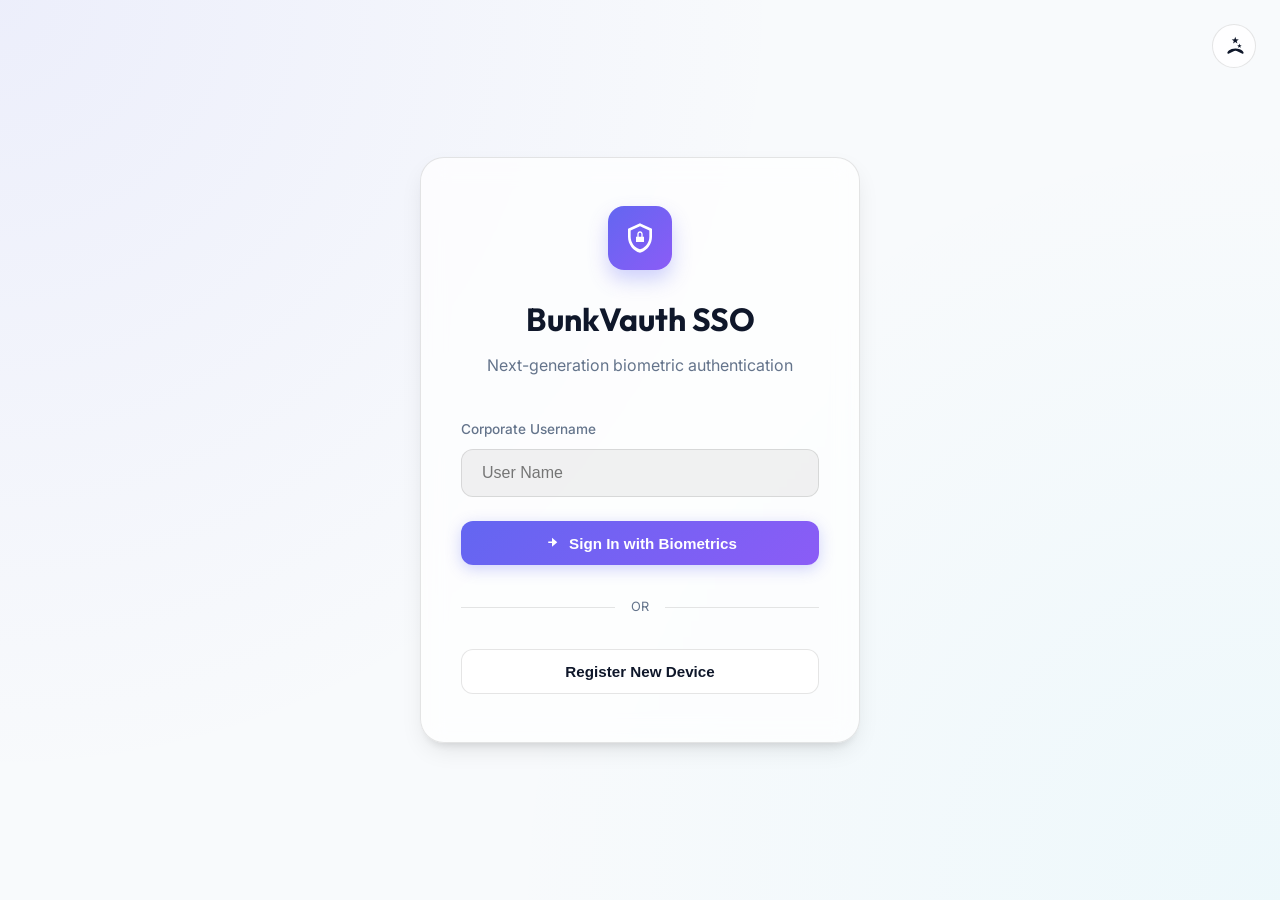
==== templates/index.html @ 4d0b204d "First publish" ====
<!DOCTYPE html>
<html lang="en">
<head>
    <meta charset="UTF-8">
    <meta name="viewport" content="width=device-width, initial-scale=1.0">
    <title>BunkVauth SSO - Secure Access</title>
    <link rel="stylesheet" href="/static/css/style.css">
    <style>
        body {
            justify-content: center;
            align-items: center;
        }
        .login-card {
            width: 100%;
            max-width: 440px;
            padding: 3rem 2.5rem;
            text-align: center;
        }
        .logo-box {
            width: 64px;
            height: 64px;
            background: var(--primary-gradient);
            border-radius: 1rem;
            margin: 0 auto 1.5rem;
            display: flex;
            align-items: center;
            justify-content: center;
            box-shadow: 0 10px 20px rgba(99, 102, 241, 0.3);
        }
        .logo-box svg { width: 32px; height: 32px; fill: white; }
        h1 { font-size: 2rem; margin-bottom: 0.5rem; }
        .subtitle { color: var(--text-muted); margin-bottom: 2.5rem; }
        #message {
            margin-top: 1.5rem;
            padding: 0.75rem;
            border-radius: 0.5rem;
            font-size: 0.9rem;
            display: none;
        }
        .error { background: rgba(248, 113, 113, 0.1); color: var(--error); border: 1px solid rgba(248, 113, 113, 0.2); }
        .success { background: rgba(74, 222, 128, 0.1); color: var(--success); border: 1px solid rgba(74, 222, 128, 0.2); }
        
        .divider {
            display: flex;
            align-items: center;
            margin: 2rem 0;
            color: var(--text-muted);
            font-size: 0.8rem;
        }
        .divider::before, .divider::after {
            content: "";
            flex: 1;
            height: 1px;
            background: var(--surface-border);
        }
        .divider span { padding: 0 1rem; }
    </style>
</head>
<body>
    <button id="themeToggle" class="theme-toggle" title="Toggle Theme">
        <svg id="sunIcon" style="display:none; width:20px;height:20px" viewBox="0 0 24 24"><path fill="currentColor" d="M12,7L12,7C10.5,7,9.2,7.7,8.4,8.9C8.1,9.3,8,9.8,8,10.3V10.3C8,12.3,9.7,14,11.7,14h0.6c2,0,3.7-1.7,3.7-3.7v0c0-0.5-0.1-1-0.4-1.4C14.8,7.7,13.5,7,12,7z M12,2L12,4 M12,20L12,22 M3.5,4.9l1.4,1.4 M19.1,20.5l1.4,1.4 M2,12h2 M20,12h2 M3.5,19.1l1.4-1.4 M19.1,3.5l1.4,1.4"/></svg>
        <svg id="moonIcon" style="width:20px;height:20px" viewBox="0 0 24 24"><path fill="currentColor" d="M17.75,4.09L15.22,6.03L16.13,9.09L13.5,7.28L10.87,9.09L11.78,6.03L9.25,4.09L12.44,4L13.5,1L14.56,4L17.75,4.09M21.25,11L19.61,12.25L20.2,14.23L18.5,13.06L16.8,14.23L17.39,12.25L15.75,11L17.81,10.95L18.5,9L19.19,10.95L21.25,11M18.97,15.91C17.41,15.33 15.62,15 13.77,15C10.53,15 7.66,15.97 5.86,17.5C5.07,18.18 4.67,18.73 4.39,19.22C4.12,19.71 4,20.17 4,20.5C4,20.78 4.11,21 4.32,21.12C4.53,21.25 4.83,21.3 5.11,21.26C5.4,21.22 5.7,21.1 6,20.95L11,18.45C11.91,18 12.83,17.75 13.77,17.75C14.71,17.75 15.63,18 16.54,18.45L21.54,20.95C21.84,21.1 22.14,21.22 22.43,21.26C22.71,21.3 23.01,21.25 23.22,21.12C23.43,21 23.54,20.78 23.54,20.5C23.54,20.17 23.42,19.71 23.15,19.22C22.87,18.73 22.47,18.18 21.68,17.5C20.84,16.78 19.89,16.22 18.97,15.91Z"/></svg>
    </button>

    <div class="login-card glass-card animate-in">
        <div class="logo-box">
            <svg viewBox="0 0 24 24"><path d="M12,1L3,5V11C3,16.55 6.84,21.74 12,23C17.16,21.74 21,16.55 21,11V5L12,1M12,3.19L19,6.3V11C19,15.29 16.14,19.34 12,20.4C7.86,19.34 5,15.29 5,11V6.3L12,3.19M12,7C10.89,7 10,7.89 10,9V11H9V15H15V11H14V9C14,7.89 13.11,7 12,7M12,8A1,1 0 0,1 13,9V11H11V9A1,1 0 0,1 12,8Z" /></svg>
        </div>
        <h1>BunkVauth SSO</h1>
        <p class="subtitle">Next-generation biometric authentication</p>

        <div class="input-group">
            <label for="username">Corporate Username</label>
            <input type="text" id="username" placeholder="User Name" required>
        </div>

        <button id="loginBtn" class="btn btn-primary" style="width: 100%;">
            <svg style="width:18px;height:18px" viewBox="0 0 24 24"><path fill="currentColor" d="M12,17V12H7V10H12V5L19,11L12,17Z" /></svg>
            Sign In with Biometrics
        </button>

        <div class="divider"><span>OR</span></div>

        <button id="registerBtn" class="btn btn-secondary" style="width: 100%;">
            Register New Device
        </button>

        <div id="message"></div>
    </div>

    <script src="/static/js/collector.js"></script>
    <script>
        // Theme Management
        const toggle = document.getElementById('themeToggle');
        const sun = document.getElementById('sunIcon');
        const moon = document.getElementById('moonIcon');
        
        function setTheme(theme) {
            document.documentElement.setAttribute('data-theme', theme);
            localStorage.setItem('theme', theme);
            if (theme === 'dark') {
                sun.style.display = 'block';
                moon.style.display = 'none';
            } else {
                sun.style.display = 'none';
                moon.style.display = 'block';
            }
        }

        const savedTheme = localStorage.getItem('theme') || 'light';
        setTheme(savedTheme);

        toggle.onclick = () => {
            const current = document.documentElement.getAttribute('data-theme');
            setTheme(current === 'dark' ? 'light' : 'dark');
        };

        function bufferDecode(value) { return Uint8Array.from(atob(value.replace(/-/g, "+").replace(/_/g, "/")), c => c.charCodeAt(0)); }
        function bufferEncode(value) { return btoa(String.fromCharCode.apply(null, new Uint8Array(value))).replace(/\+/g, "-").replace(/\//g, "_").replace(/=/g, ""); }
        
        const msgEl = document.getElementById('message');
        const showMsg = (text, isError = false) => { 
            msgEl.textContent = text; 
            msgEl.className = isError ? 'error' : 'success'; 
            msgEl.style.display = 'block';
        };

        document.getElementById('registerBtn').onclick = async () => {
            const username = document.getElementById('username').value;
            if (!username) return showMsg('Please enter a username', true);
            showMsg('Initializing registration...', false);
            try {
                const beginRes = await fetch('/register/begin', { method: 'POST', headers: {'Content-Type': 'application/json'}, body: JSON.stringify({username}) });
                const options = await beginRes.json();
                if (options.error) throw new Error(options.error);

                options.challenge = bufferDecode(options.challenge);
                options.user.id = bufferDecode(options.user.id);
                if (options.excludeCredentials) options.excludeCredentials.forEach(c => c.id = bufferDecode(c.id));

                const credential = await navigator.credentials.create({ publicKey: options });
                const completeRes = await fetch('/register/complete', {
                    method: 'POST',
                    headers: {'Content-Type': 'application/json'},
                    body: JSON.stringify({
                        id: credential.id,
                        rawId: bufferEncode(credential.rawId),
                        type: credential.type,
                        response: { attestationObject: bufferEncode(credential.response.attestationObject), clientDataJSON: bufferEncode(credential.response.clientDataJSON) }
                    })
                });
                const result = await completeRes.json();
                if (result.status === 'success') showMsg('Device successfully registered!'); else throw new Error(result.error);
            } catch (err) { showMsg(err.message, true); }
        };

        document.getElementById('loginBtn').onclick = async () => {
            const username = document.getElementById('username').value;
            if (!username) return showMsg('Please enter a username', true);
            showMsg('Verifying biometrics...', false);
            try {
                const beginRes = await fetch('/login/begin', { method: 'POST', headers: {'Content-Type': 'application/json'}, body: JSON.stringify({username}) });
                const options = await beginRes.json();
                if (options.error) throw new Error(options.error);

                options.challenge = bufferDecode(options.challenge);
                options.allowCredentials.forEach(c => c.id = bufferDecode(c.id));
                const assertion = await navigator.credentials.get({ publicKey: options });
                const completeRes = await fetch('/login/complete', {
                    method: 'POST',
                    headers: {'Content-Type': 'application/json'},
                    body: JSON.stringify({
                        id: assertion.id,
                        rawId: bufferEncode(assertion.rawId),
                        type: assertion.type,
                        response: { authenticatorData: bufferEncode(assertion.response.authenticatorData), clientDataJSON: bufferEncode(assertion.response.clientDataJSON), signature: bufferEncode(assertion.response.signature) }
                    })
                });
                const result = await completeRes.json();
                if (result.status === 'success') window.location.href = '/dashboard'; else throw new Error(result.error);
            } catch (err) { showMsg(err.message, true); }
        };
    </script>
</body>
</html>
---- static/css/style.css ----
@import url('https://fonts.googleapis.com/css2?family=Inter:wght@300;400;500;600;700&family=Outfit:wght@400;600;700&display=swap');

:root {
    /* Light Theme (Default) */
    --primary: #6366f1;
    --primary-gradient: linear-gradient(135deg, #6366f1 0%, #8b5cf6 100%);
    --bg: #f8fafc;
    --surface: rgba(255, 255, 255, 0.8);
    --surface-border: rgba(0, 0, 0, 0.1);
    --text: #0f172a;
    --text-muted: #64748b;
    --accent: #0891b2;
    --success: #16a34a;
    --warning: #ca8a04;
    --error: #dc2626;
    --glass-bg: rgba(255, 255, 255, 0.7);
    --glass-blur: blur(12px);
    --shadow: 0 10px 25px -5px rgba(0, 0, 0, 0.1), 0 8px 10px -6px rgba(0, 0, 0, 0.1);
}

[data-theme="dark"] {
    /* Dark Theme */
    --bg: #030712;
    --surface: rgba(30, 41, 59, 0.7);
    --surface-border: rgba(255, 255, 255, 0.1);
    --text: #f8fafc;
    --text-muted: #94a3b8;
    --accent: #22d3ee;
    --success: #4ade80;
    --warning: #facc15;
    --error: #f87171;
    --glass-bg: rgba(15, 23, 42, 0.8);
    --glass-blur: blur(12px);
    --shadow: 0 25px 50px -12px rgba(0, 0, 0, 0.5);
}

* {
    margin: 0;
    padding: 0;
    box-sizing: border-box;
}

body {
    font-family: 'Inter', sans-serif;
    background-color: var(--bg);
    background-image: 
        radial-gradient(circle at 0% 0%, rgba(99, 102, 241, 0.08) 0%, transparent 50%),
        radial-gradient(circle at 100% 100%, rgba(34, 211, 238, 0.05) 0%, transparent 50%);
    color: var(--text);
    line-height: 1.6;
    min-height: 100vh;
    display: flex;
    flex-direction: column;
    transition: background-color 0.3s, color 0.3s;
}

h1, h2, h3 {
    font-family: 'Outfit', sans-serif;
    font-weight: 700;
}

.glass-card {
    background: var(--glass-bg);
    backdrop-filter: var(--glass-blur);
    -webkit-backdrop-filter: var(--glass-blur);
    border: 1px solid var(--surface-border);
    border-radius: 1.5rem;
    box-shadow: var(--shadow);
}

.btn {
    padding: 0.8rem 1.5rem;
    border-radius: 0.75rem;
    font-weight: 600;
    cursor: pointer;
    transition: all 0.3s cubic-bezier(0.4, 0, 0.2, 1);
    border: none;
    display: inline-flex;
    align-items: center;
    justify-content: center;
    gap: 0.5rem;
    font-size: 0.95rem;
}

.btn-primary {
    background: var(--primary-gradient);
    color: white;
    box-shadow: 0 4px 15px rgba(99, 102, 241, 0.3);
}

.btn-primary:hover {
    transform: translateY(-2px);
    box-shadow: 0 8px 25px rgba(99, 102, 241, 0.4);
    opacity: 0.9;
}

.btn-secondary {
    background: var(--surface);
    color: var(--text);
    border: 1px solid var(--surface-border);
}

.btn-secondary:hover {
    background: rgba(255, 255, 255, 0.1);
    transform: translateY(-2px);
}

.theme-toggle {
    position: fixed;
    top: 1.5rem;
    right: 1.5rem;
    width: 44px;
    height: 44px;
    border-radius: 50%;
    background: var(--surface);
    border: 1px solid var(--surface-border);
    color: var(--text);
    display: flex;
    align-items: center;
    justify-content: center;
    cursor: pointer;
    z-index: 1000;
    transition: all 0.3s;
}

.theme-toggle:hover {
    transform: rotate(15deg) scale(1.1);
}

.input-group {
    margin-bottom: 1.5rem;
    text-align: left;
}

.input-group label {
    display: block;
    margin-bottom: 0.5rem;
    color: var(--text-muted);
    font-size: 0.85rem;
    font-weight: 500;
}

input {
    width: 100%;
    background: rgba(0, 0, 0, 0.05);
    border: 1px solid var(--surface-border);
    padding: 0.9rem 1.25rem;
    border-radius: 0.75rem;
    color: var(--text);
    font-size: 1rem;
    transition: all 0.3s;
}

[data-theme="dark"] input {
    background: rgba(0, 0, 0, 0.2);
}

input:focus {
    outline: none;
    border-color: var(--primary);
    box-shadow: 0 0 0 4px rgba(99, 102, 241, 0.1);
}

/* Animations */
@keyframes fadeIn {
    from { opacity: 0; transform: translateY(10px); }
    to { opacity: 1; transform: translateY(0); }
}

.animate-in {
    animation: fadeIn 0.6s ease-out forwards;
}

.container {
    width: 100%;
    max-width: 1200px;
    margin: 0 auto;
    padding: 2rem;
}

@media (max-width: 768px) {
    .container { padding: 1rem; }
    .theme-toggle { top: 1rem; right: 1rem; }
}
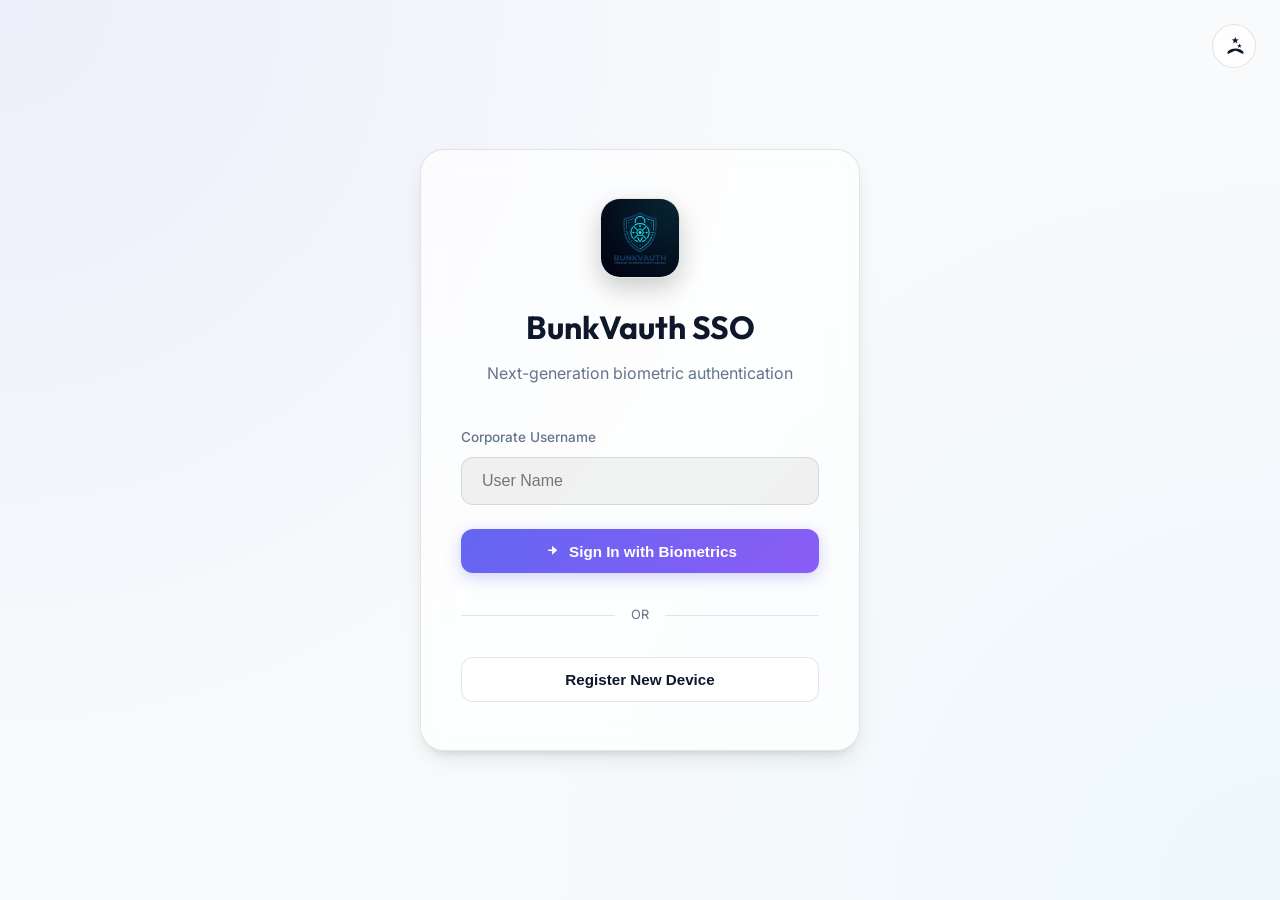
==== commit d0982b44: "changes" ====
--- a/templates/index.html
+++ b/templates/index.html
@@ -17,17 +17,23 @@
             text-align: center;
         }
         .logo-box {
-            width: 64px;
-            height: 64px;
-            background: var(--primary-gradient);
-            border-radius: 1rem;
+            width: 80px;
+            height: 80px;
             margin: 0 auto 1.5rem;
             display: flex;
             align-items: center;
             justify-content: center;
-            box-shadow: 0 10px 20px rgba(99, 102, 241, 0.3);
+            border-radius: 1.25rem;
+            overflow: hidden;
+            box-shadow: 0 10px 25px rgba(0, 0, 0, 0.2);
+            background: var(--surface);
+            border: 1px solid var(--surface-border);
         }
-        .logo-box svg { width: 32px; height: 32px; fill: white; }
+        .logo-box img { 
+            width: 100%; 
+            height: 100%; 
+            object-fit: cover;
+        }
         h1 { font-size: 2rem; margin-bottom: 0.5rem; }
         .subtitle { color: var(--text-muted); margin-bottom: 2.5rem; }
         #message {
@@ -64,7 +70,7 @@
 
     <div class="login-card glass-card animate-in">
         <div class="logo-box">
-            <svg viewBox="0 0 24 24"><path d="M12,1L3,5V11C3,16.55 6.84,21.74 12,23C17.16,21.74 21,16.55 21,11V5L12,1M12,3.19L19,6.3V11C19,15.29 16.14,19.34 12,20.4C7.86,19.34 5,15.29 5,11V6.3L12,3.19M12,7C10.89,7 10,7.89 10,9V11H9V15H15V11H14V9C14,7.89 13.11,7 12,7M12,8A1,1 0 0,1 13,9V11H11V9A1,1 0 0,1 12,8Z" /></svg>
+            <img src="/static/images/logo.png" alt="BunkVauth Logo">
         </div>
         <h1>BunkVauth SSO</h1>
         <p class="subtitle">Next-generation biometric authentication</p>
